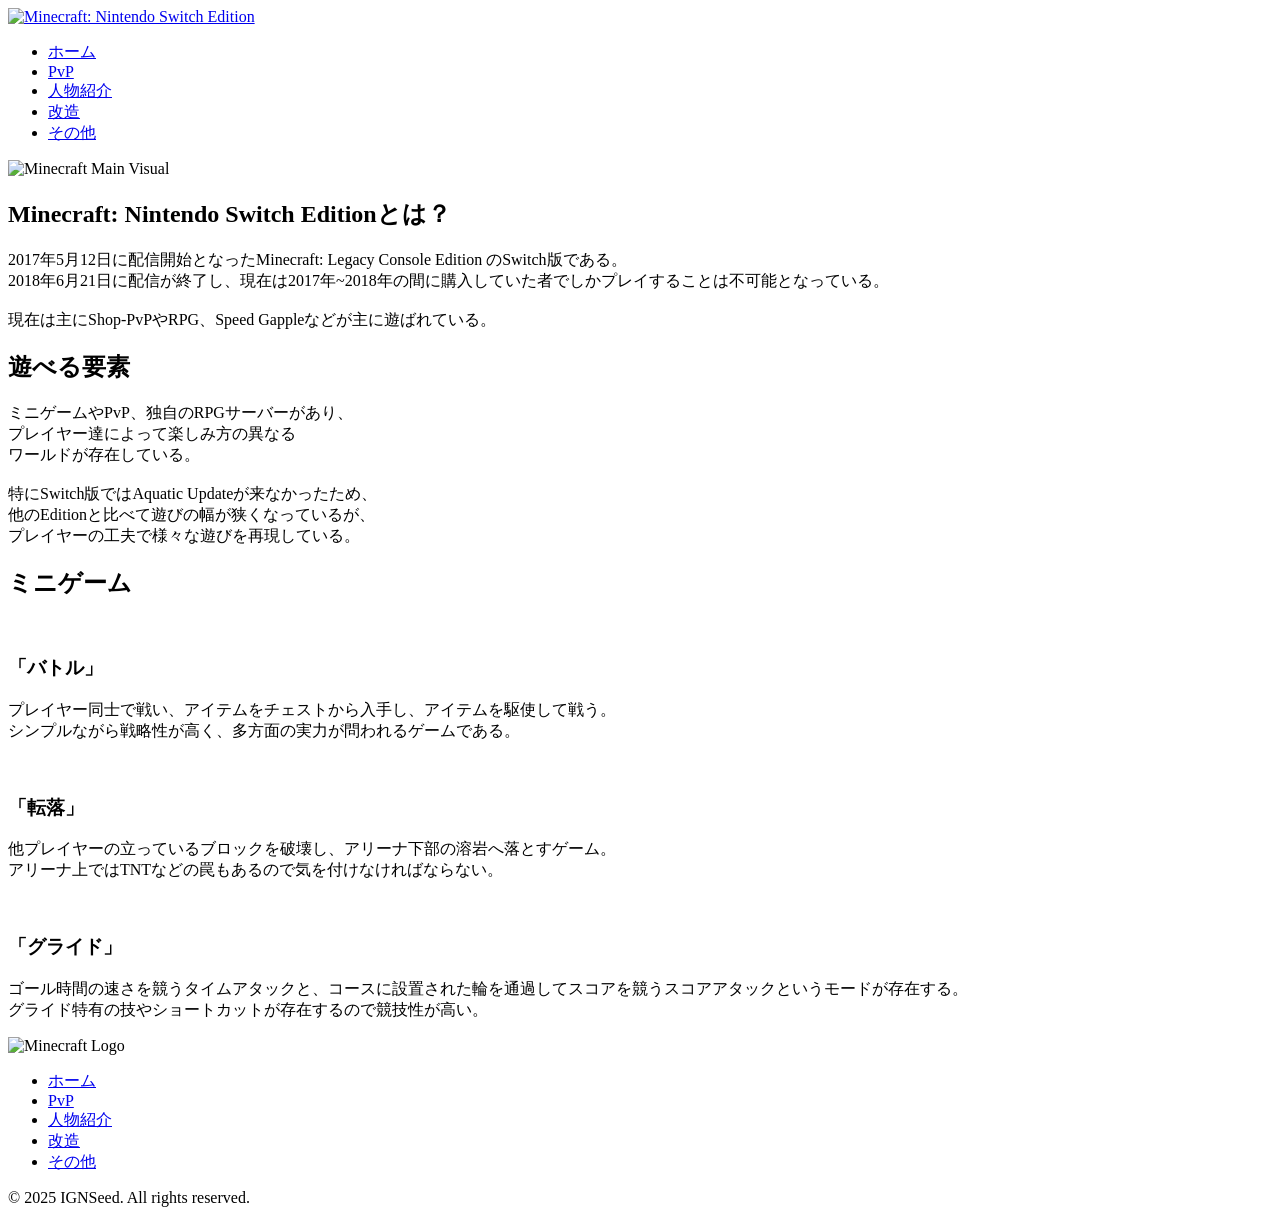
==== index.html @ 0ada05fd "Add files via upload" ====
<!DOCTYPE html>
<html lang="ja">
<head>
  <meta charset="UTF-8">
  <meta name="viewport" content="width=device-width, initial-scale=1.0">
  <meta property="og:url" content="https://ignseed.github.io/Minecraft-Nintendo-Switch-Edition/index.html">
  <meta property="og:title" content="Minecraft: Nintendo Switch Edition">
  <meta property="og:description" content="Minecraft: Nintendo Switch Editionについて説明しているサイトです。">
  <meta property="og:image" content="https://ignseed.github.io/Minecraft-Nintendo-Switch-Edition/images/Minecraft%20Nintendo%20Switch%20Edition.png">
  <meta property="og:type" content="website">
  <meta property="og:locale" content="ja_JP">
  <meta property="og:site_name" content="IGNSeed">
  <title>Minecraft: Nintendo Switch Edition</title>
  <link rel="stylesheet" href="css/style.css">
  <link rel="shortcut icon" href="images/logo.ico">
</head>
<body>
<header>
  <div class="logo">
    <a href="https://ignseed.github.io/Minecraft-Nintendo-Switch-Edition/index.html"><img src="images/Minecraft-Nintendo-Switch-Edition-logo.png" alt="Minecraft: Nintendo Switch Edition"></a>
  </div>
  <nav>
    <ul>
      <li><a href="index.html">ホーム</a></li>
      <li><a href="pvp.html">PvP</a></li>
      <li><a href="person.html">人物紹介</a></li>
      <li><a href="hack.html">改造</a></li>
      <li><a href="other.html">その他</a></li>
    </ul>
  </nav>
</header>
<main>
  <section class="mainvisual">
    <div class="overlay">
      <div class="content">
        <img src="images/Minecraft Nintendo Switch Edition.png" alt="Minecraft Main Visual" class="main-image">
      </div>
    </div>
  </section>
    <section class="intro">
    <h2>Minecraft: Nintendo Switch Editionとは？</h2>
    <p>
      2017年5月12日に配信開始となったMinecraft: Legacy Console Edition のSwitch版である。<br>
      2018年6月21日に配信が終了し、現在は2017年~2018年の間に購入していた者でしかプレイすることは不可能となっている。<br>
      <br>
      現在は主にShop-PvPやRPG、Speed Gappleなどが主に遊ばれている。
    </p>
  </section>
  <section class="intro-right">
    <h2>遊べる要素</h2>
    <p>
      ミニゲームやPvP、独自のRPGサーバーがあり、<br>
      プレイヤー達によって楽しみ方の異なる<br>
      ワールドが存在している。<br>
      <br>
      特にSwitch版ではAquatic Updateが来なかったため、<br>
      他のEditionと比べて遊びの幅が狭くなっているが、<br>
      プレイヤーの工夫で様々な遊びを再現している。
    </p>
  </section>
  <section class="features">
    <h2>ミニゲーム</h2>
    <div class="feature-box">
      <img src="images/BattleModeScreen.png" alt="">
      <div class="feature-text">
        <h3>「バトル」</h3>
        <p>
          プレイヤー同士で戦い、アイテムをチェストから入手し、アイテムを駆使して戦う。<br>
          シンプルながら戦略性が高く、多方面の実力が問われるゲームである。
        </p>
      </div>
    </div>
    <div class="feature-box">
      <img src="images/TumbleModeScreen.png" alt="">
      <div class="feature-text">
        <h3>「転落」</h3>
        <p>
          他プレイヤーの立っているブロックを破壊し、アリーナ下部の溶岩へ落とすゲーム。<br>
          アリーナ上ではTNTなどの罠もあるので気を付けなければならない。
        </p>
      </div>
    </div>
    <div class="feature-box">
      <img src="images/GlideModeScreen.png" alt="">
      <div class="feature-text">
        <h3>「グライド」</h3>
          <p>
          ゴール時間の速さを競うタイムアタックと、コースに設置された輪を通過してスコアを競うスコアアタックというモードが存在する。<br>
          グライド特有の技やショートカットが存在するので競技性が高い。
          </p>
      </div>
    </div>
  </section>
</main>
<footer>
  <div class="footer-content">
    <div class="footer-logo">
      <img src="images/Minecraft-Nintendo-Switch-Edition-logo.png" alt="Minecraft Logo">
    </div>
    <nav class="footer-nav">
      <ul>
        <li><a href="index.html">ホーム</a></li>
        <li><a href="pvp.html">PvP</a></li>
        <li><a href="person.html">人物紹介</a></li>
        <li><a href="hack.html">改造</a></li>
        <li><a href="other.html">その他</a></li>
      </ul>
    </nav>
    <p class="footer-copy">&copy; 2025 IGNSeed. All rights reserved.</p>
  </div>
</footer>
</body>
</html>
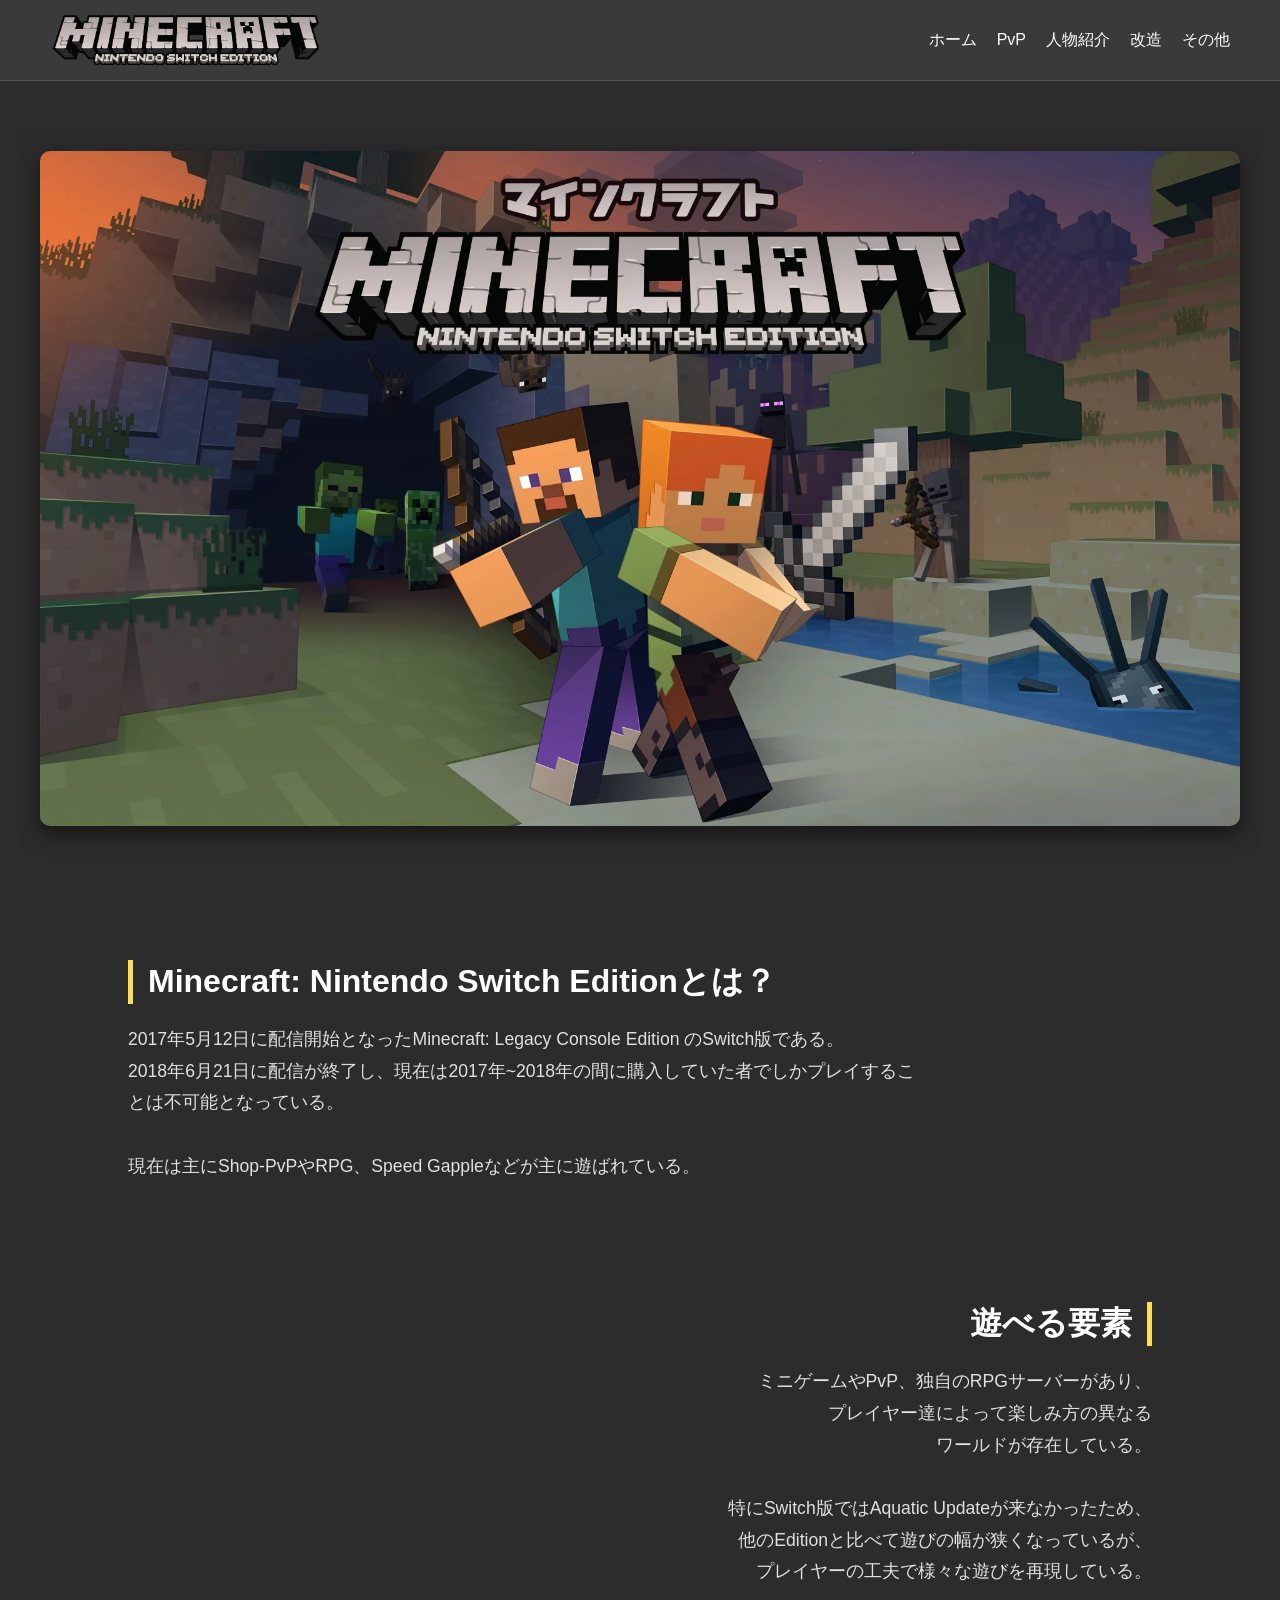
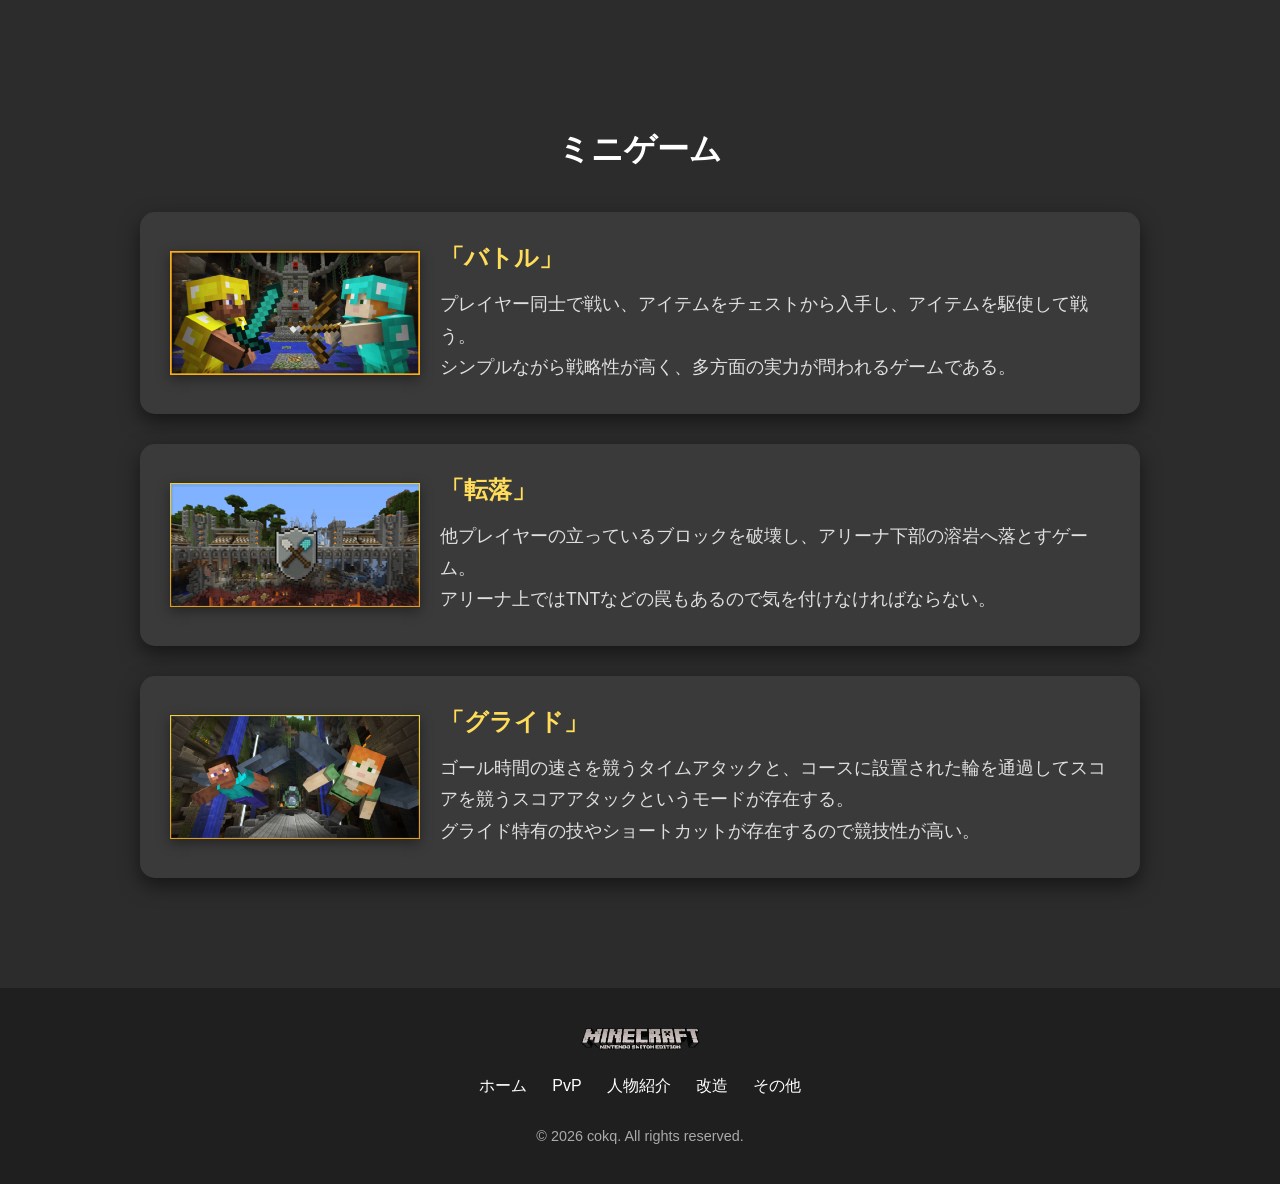
==== commit 45d07e22: "Update index.html" ====
--- a/index.html
+++ b/index.html
@@ -106,8 +106,8 @@
         <li><a href="other.html">その他</a></li>
       </ul>
     </nav>
-    <p class="footer-copy">&copy; 2025 IGNSeed. All rights reserved.</p>
+    <p class="footer-copy">&copy; 2026 cokq. All rights reserved.</p>
   </div>
 </footer>
 </body>
-</html>+</html>
--- a/css/style.css
+++ b/css/style.css
@@ -0,0 +1,308 @@
+@charset "UTF-8";
+
+* {
+  margin: 0;
+  padding: 0;
+  box-sizing: border-box;
+  font-family: 'Helvetica Neue', Arial, sans-serif;
+}
+
+html, body {
+  min-height: 100%;
+  background-color: #2c2c2c;
+  color: #ffffff;
+}
+
+/*=====header=====*/
+header {
+  display: flex;
+  justify-content: space-between;
+  align-items: center;
+  padding: 15px 50px;
+  background-color: #3a3a3a;
+  border-bottom: 1px solid #555;
+  flex-wrap: wrap;
+}
+
+.logo img {
+  height: 50px;
+  width: auto;
+  display: block;
+}
+
+nav ul {
+  list-style: none;
+  display: flex;
+  gap: 20px;
+  flex-wrap: wrap;
+}
+
+nav ul li a {
+  text-decoration: none;
+  color: #ffffff;
+  font-weight: 500;
+  font-size: 1rem;
+  line-height: 1.5;
+  display: inline-block;
+  transition: color 0.3s;
+}
+
+nav ul li a:hover {
+  color: #ffdd59;
+}
+
+/*=====mainvisual=====*/
+.mainvisual {
+  position: relative;
+  background-color: #2c2c2c;
+  display: flex;
+  justify-content: center;
+  align-items: center;
+  padding: 50px 20px;
+}
+
+.mainvisual .overlay {
+  position: relative;
+  width: 100%;
+  background: rgba(44,44,44,0.7);
+  display: flex;
+  justify-content: center;
+  align-items: center;
+  flex-direction: column;
+  text-align: center;
+  padding: 20px;
+}
+
+.mainvisual .main-image {
+  max-width: 100%;
+  height: auto;
+  border-radius: 10px;
+  box-shadow: 0 8px 20px rgba(0,0,0,0.5);
+}
+
+/*=====intro=====*/
+.intro {
+  padding: 60px 10%;
+  background-color: #2c2c2c;
+  text-align: left;
+}
+
+.intro h2 {
+  font-size: 2rem;
+  margin-bottom: 20px;
+  color: #ffffff;
+  font-weight: 600;
+  border-left: 5px solid #ffdd59;
+  padding-left: 15px;
+}
+
+.intro p {
+  font-size: 1.1rem;
+  line-height: 1.8;
+  max-width: 800px;
+  color: #e0e0e0;
+}
+
+/*=====intro-right=====*/
+.intro-right {
+  padding: 60px 10%;
+  background-color: #2c2c2c;
+  text-align: right;
+}
+
+.intro-right h2 {
+  font-size: 2rem;
+  margin-bottom: 20px;
+  color: #ffffff;
+  font-weight: 600;
+  border-right: 5px solid #ffdd59;
+  padding-right: 15px;
+  display: inline-block;
+}
+
+.intro-right p {
+  font-size: 1.1rem;
+  line-height: 1.8;
+  max-width: 800px;
+  margin-left: auto;
+  color: #e0e0e0;
+}
+
+/*=====features=====*/
+.features {
+  padding: 80px 10%;
+  text-align: center;
+  background-color: #2c2c2c;
+}
+
+.features h2 {
+  font-size: 2rem;
+  margin-bottom: 40px;
+  font-weight: 600;
+  color: #ffffff;
+  position: relative;
+}
+
+.feature-box {
+  display: flex;
+  align-items: center;
+  justify-content: flex-start;
+  gap: 20px;
+  background-color: #3a3a3a;
+  padding: 30px;
+  border-radius: 15px;
+  box-shadow: 0 8px 20px rgba(0,0,0,0.5);
+  max-width: 1000px;
+  margin: 0 auto 30px auto;
+}
+
+.feature-box img {
+  width: 250px;
+  height: auto;
+  box-shadow: 0 4px 12px rgba(0,0,0,0.4);
+  border-radius: 0;
+}
+
+.feature-text {
+  text-align: left;
+  color: #e0e0e0;
+}
+
+.feature-text h3 {
+  font-size: 1.5rem;
+  margin-bottom: 15px;
+  color: #ffdd59;
+}
+
+.feature-text p {
+  font-size: 1.1rem;
+  line-height: 1.8;
+}
+
+/*=====footer=====*/
+footer {
+  background-color: #1f1f1f;
+  color: #ffffff;
+  padding: 40px 10%;
+}
+
+.footer-content {
+  display: flex;
+  flex-direction: column;
+  align-items: center;
+  gap: 20px;
+  text-align: center;
+}
+
+.footer-logo img {
+  width: 120px;
+  height: auto;
+}
+
+.footer-nav ul {
+  list-style: none;
+  display: flex;
+  gap: 25px;
+  padding: 0;
+  margin: 0;
+  flex-wrap: wrap;
+  justify-content: center;
+}
+
+.footer-nav ul li a {
+  text-decoration: none;
+  color: #ffffff;
+  transition: color 0.3s;
+}
+
+.footer-nav ul li a:hover {
+  color: #ffdd59;
+}
+
+.footer-copy {
+  font-size: 0.9rem;
+  color: #aaaaaa;
+  margin-top: 10px;
+}
+
+/*=====レスポンシブ対応=====*/
+@media (max-width: 1024px) {
+  header {
+    flex-direction: column;
+    align-items: center;
+    text-align: center;
+    padding: 15px 20px;
+  }
+  nav ul {
+    flex-direction: column;
+    gap: 12px;
+    width: auto;
+    margin-top: 15px;
+  }
+  .intro, .intro-right, .features {
+    padding: 40px 5%;
+  }
+  .feature-box {
+    flex-direction: column;
+    text-align: center;
+  }
+  .feature-box img {
+    width: 80%;
+    margin-bottom: 20px;
+  }
+  .feature-text {
+    text-align: center;
+  }
+}
+
+@media (max-width: 768px) {
+  header {
+    padding: 10px 15px;
+  }
+  nav ul {
+    gap: 10px;
+  }
+  .mainvisual {
+    padding: 30px 10px;
+  }
+  .intro h2, .intro-right h2, .features h2 {
+    font-size: 1.4rem;
+    line-height: 1.4;
+    word-break: break-word;
+  }
+  .intro p, .intro-right p, .feature-text p {
+    font-size: 0.95rem;
+    line-height: 1.5;
+    word-break: break-word;
+    max-width: 100%;
+    margin: 0 auto;
+  }
+  .feature-box {
+    padding: 20px;
+  }
+}
+
+@media (max-width: 480px) {
+  .logo img {
+    height: 45px;
+  }
+  nav ul {
+    gap: 6px;
+  }
+  .intro, .intro-right, .features {
+    padding: 20px 5%;
+  }
+  .intro h2, .intro-right h2, .features h2 {
+    font-size: 1.2rem;
+  }
+  .intro p, .intro-right p, .feature-text p {
+    font-size: 0.9rem;
+    line-height: 1.4;
+  }
+  .feature-box {
+    padding: 15px;
+  }
+  .feature-box img {
+    width: 100%;
+  }
+}
